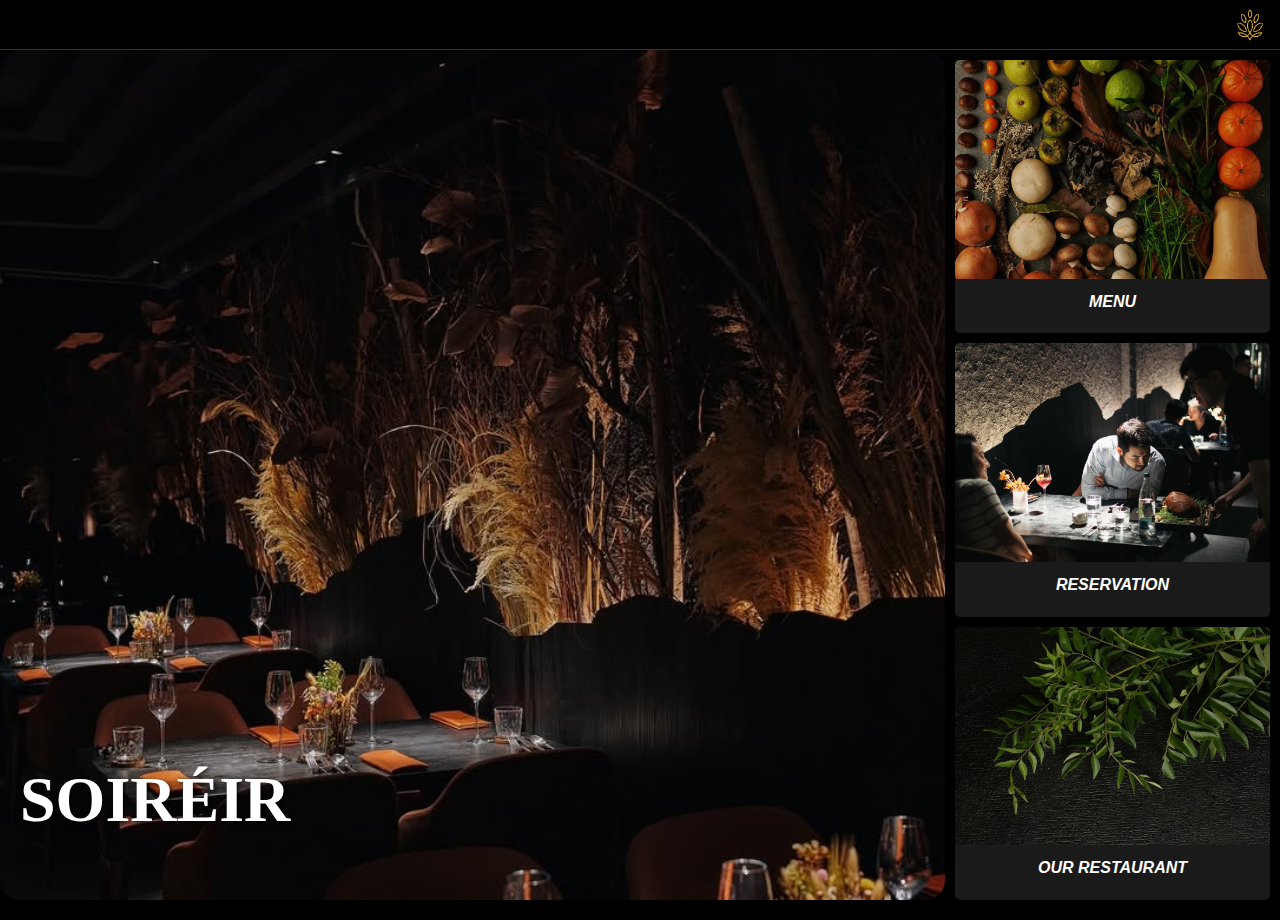
==== fds files/welcomepage.html @ 391958c3 "new pages" ====
<!DOCTYPE html>
<html lang="en">
<head>
    <meta charset="UTF-8">
    <meta name="viewport" content="width=device-width, initial-scale=1.0">
    <title>Sushi Sensation Layout</title>
    <link rel="stylesheet" href="welcomepage.css">
    <link href='https://unpkg.com/boxicons@2.1.4/css/boxicons.min.css' rel='stylesheet'>
    <link rel="preconnect" href="https://fonts.googleapis.com">
    <link rel="preconnect" href="https://fonts.gstatic.com" crossorigin>
    <link href="https://fonts.googleapis.com/css2?family=Forum&family=Montserrat:ital,wght@0,100..900;1,100..900&display=swap" rel="stylesheet">
    <link rel="icon" type="image/jpg" href="images/icon.png">
</head>
<body>
    <header>
        <div class="header-content">
            <!-- User Icon with Dropdown -->
            <div class="dropdown">
                <img src="images/iconfinal.png" alt="User Icon" class="user-icon" /> <!-- Replace 'user-icon.png' with your uploaded image -->
                <div class="dropdown-menu">
                    <a href="#profile">Profile</a>
                    <a href="#logout">Log Out</a>
                </div>
            </div>
        </div>
    </header>
    
    
    
    <div class="container">
        <!-- Main content section with the background image -->
        <div class="main-content">
            <h1>SOIRÉIR</h1>
        </div>

        <!-- Side menu with four items -->
        <div class="side-menu">
            <!-- Menu item 1 (Replace 'image1.jpg' with your image file for "Menu") -->
            <div class="menu-item">
                <img src="images/menu.jpg" alt="Menu" />
                <p>MENU</p>
            </div>
            
            <!-- Menu item 2 (Replace 'image2.jpg' with your image file for "Reservation") -->
            <div class="menu-item">
                <img src="images/reserve.jpg" alt="Reservation" />
                <p>RESERVATION</p>
            </div>
            
            <!-- Menu item 3 (Replace 'image3.jpg' with your image file for "Our Restaurant") -->
            <div class="menu-item">
                <img src="images/dahon.jpg" alt="Our Restaurant" />
                <p>OUR RESTAURANT</p>
            </div>
            
            <!-- Menu item 4 (Replace 'image4.jpg' with your image file for "Our Interior") -->
        </div>
    </div>
</body>
</html>
---- fds files/welcomepage.css ----
header {
    width: 100%;
    height: 50px; /* Adjust height dynamically */
    padding: 15px 10px;
    background-color: #000; /* Black background */
    color: #fff;
    display: flex;
    align-items: center;
    justify-content: space-between; /* Space out the title and user icon */
    border-bottom: 1px solid rgba(255, 255, 255, 0.2); 
    box-sizing: border-box;/* Optional separator line */
}

/* Header content alignment */
.header-content {
    display: flex;
    align-items: center;
    width: 100%;
    justify-content: flex-end; /* Push the icon to the right */
}

/* Dropdown container */
.dropdown {
    position: relative; /* Needed for dropdown positioning */
    display: inline-block;
}

/* User icon */
.user-icon {
    width: 40px; /* Adjust size as needed */
    height: 40px; /* Adjust size as needed */
    border-radius: 50%; /* Make the icon circular */
    cursor: pointer;
    object-fit: cover; /* Ensure the image fits perfectly without distortion */
    display: block; /* Show pointer on hover */
}

/* Dropdown menu */
.dropdown-menu {
    display: none; /* Hidden by default */
    position: absolute;
    right: 0; /* Align to the right of the dropdown container */
    top: 50px; /* Position below the icon */
    background-color: #000; /* Match header background */
    color: #fff;
    border: 1px solid rgba(255, 255, 255, 0.2); /* Optional border */
    border-radius: 5px; /* Rounded corners */
    box-shadow: 0 4px 6px rgba(0, 0, 0, 0.2); /* Subtle shadow */
    z-index: 1000;
    overflow: hidden; /* Prevent items from overflowing */
    min-width: 150px; /* Set minimum width for dropdown */
}

/* Dropdown menu links */
.dropdown-menu a {
    display: block;
    padding: 10px 15px;
    color: #fff;
    text-decoration: none; /* Remove underline */
    font-size: 1rem;
    transition: background-color 0.3s ease;
}

/* Dropdown menu link hover effect */
.dropdown-menu a:hover {
    background-color: rgba(255, 255, 255, 0.2); /* Highlight on hover */
}

/* Show dropdown menu on click */
.dropdown:hover .dropdown-menu,
.dropdown:focus-within .dropdown-menu {
    display: block; /* Show the menu */
}

/* Body styles: black background, centered content */
body {
    margin: 0;
    padding: 0;
    font-family: Arial, sans-serif;
    background-color: #000; /* Black background */
    color: #fff;
    height: 100vh;
    width: 100vw;
    display: flex;
    flex-direction: column;
    overflow-x: hidden;
    overflow-y: hidden;
}
/* Container to hold main content and side menu */
.container {
    display: flex;
    flex: 1; /* Changed from width and height percentages to flex to fill the page */
    height: calc(100vh - 60px); /* Ensures the container stretches the full height */
    width: 100%; /* Ensures the container stretches the full width */
}

/* Main content section with background image */
.main-content {
    flex: 3; /* Takes 75% of the width */
    display: flex;
    align-items: center;
    justify-content: center;
    background-image: url('images/restoabout.jpg'); /* Replace 'image.png' with your uploaded image for "Sushi Sensation" background */
    background-size: cover;
    background-position: center;
    background-repeat: no-repeat;
    background-blend-mode: darken;
    border-radius: 20px;
    position: relative;
}

/* Main heading styles */
.main-content h1 {
    font-size: 4rem;
    position: absolute;
    bottom: 20px;
    left: 20px;
    color: #fff;
    font-family: 'Georgia', serif;
    text-transform: uppercase;
    text-shadow: 2px 2px 4px rgba(0, 0, 0, 0.7); /* Shadow for better visibility */
}

/* Side menu container */
.side-menu {
    flex: 1; /* Takes 25% of the width */
    display: flex;
    flex-direction: column;
    justify-content: space-between;
    padding: 10px;
    height: 100%; 
}

/* Individual menu items */
.menu-item {
    background: rgba(255, 255, 255, 0.1); /* Semi-transparent background */
    text-align: center;
    border-radius: 5px;
    overflow: hidden;
    transition: transform 0.3s ease;
    height: calc((100% - 20px) / 3); /* Divide height equally across 3 items, with spacing */
    margin-bottom: 10px;/* Ensures all items fit within the height */
}

.menu-item:last-child {
    margin-bottom: 10; /* Remove spacing after the last item */
}

/* Hover effect for menu items */
.menu-item:hover {
    transform: scale(1.05);
}

/* Images inside menu items */
.menu-item img {
    width: 100%; /* Takes full width of the container */
    height: 80%; /* Covers 70% of the menu item height */
    object-fit: cover; /* Ensures image fits nicely without distortion */
}

/* Menu item text */
.menu-item p {
    margin: 10px 0;
    font-size: 1rem;
    color: d#fff;
    text-transform: uppercase;
    font-weight: bold;
    font-style: italic;
    font-stretch: semi-condensed;
    font-family: monserat, sans-serif;
}
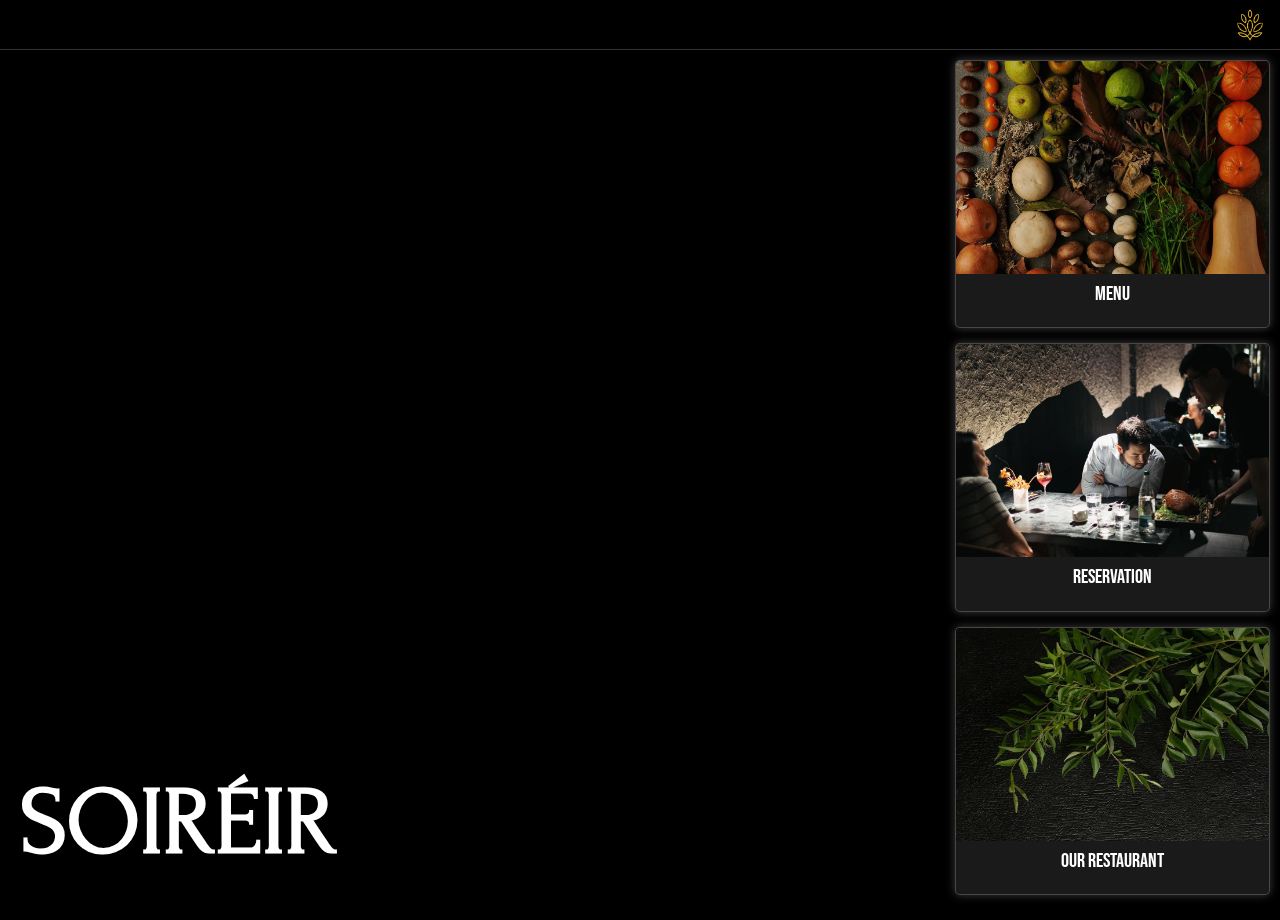
==== commit d692daca: "Add files via upload" ====
--- a/fds files/welcomepage.html
+++ b/fds files/welcomepage.html
@@ -10,6 +10,9 @@
     <link rel="preconnect" href="https://fonts.gstatic.com" crossorigin>
     <link href="https://fonts.googleapis.com/css2?family=Forum&family=Montserrat:ital,wght@0,100..900;1,100..900&display=swap" rel="stylesheet">
     <link rel="icon" type="image/jpg" href="images/icon.png">
+    <link rel="preconnect" href="https://fonts.googleapis.com">
+    <link rel="preconnect" href="https://fonts.gstatic.com" crossorigin>
+    <link href="https://fonts.googleapis.com/css2?family=Bebas+Neue&display=swap" rel="stylesheet">
 </head>
 <body>
     <header>
@@ -29,28 +32,37 @@
     
     <div class="container">
         <!-- Main content section with the background image -->
+        
         <div class="main-content">
             <h1>SOIRÉIR</h1>
         </div>
-
+        
+        <div class="video-background">
+            <video autoplay muted loop class="background-video">
+                <source src="zzzzz.mp4" type="video/mp4">
+                <!-- Add other video formats if needed for compatibility -->
+                Your browser does not support the video tag.
+            </video>
+        </div>
+        
         <!-- Side menu with four items -->
         <div class="side-menu">
             <!-- Menu item 1 (Replace 'image1.jpg' with your image file for "Menu") -->
             <div class="menu-item">
                 <img src="images/menu.jpg" alt="Menu" />
-                <p>MENU</p>
+                <p>menu</p>
             </div>
             
             <!-- Menu item 2 (Replace 'image2.jpg' with your image file for "Reservation") -->
             <div class="menu-item">
                 <img src="images/reserve.jpg" alt="Reservation" />
-                <p>RESERVATION</p>
+                <p>Reservation</p>
             </div>
             
             <!-- Menu item 3 (Replace 'image3.jpg' with your image file for "Our Restaurant") -->
             <div class="menu-item">
                 <img src="images/dahon.jpg" alt="Our Restaurant" />
-                <p>OUR RESTAURANT</p>
+                <p>Our Restaurant</p>
             </div>
             
             <!-- Menu item 4 (Replace 'image4.jpg' with your image file for "Our Interior") -->
--- a/fds files/welcomepage.css
+++ b/fds files/welcomepage.css
@@ -76,7 +76,7 @@
 body {
     margin: 0;
     padding: 0;
-    font-family: Arial, sans-serif;
+
     background-color: #000; /* Black background */
     color: #fff;
     height: 100vh;
@@ -94,32 +94,50 @@
     width: 100%; /* Ensures the container stretches the full width */
 }
 
+.video-background {
+    position: absolute;
+    top: 0;
+    left: 0;
+    flex: 3;
+    width: 100%;
+    height: 100%;
+    z-index: -1; /* Place video behind other elements */
+    overflow: hidden; /* Prevent video overflow */
+}
+
+/* Video styling */
+.background-video {
+    flex: 3;
+    object-fit: cover; /* Ensure the video covers the entire background area */
+    width: 74%;
+    height: 91%;
+    transform: translateY(60px);
+    border-radius: 10px;
+}
+
 /* Main content section with background image */
 .main-content {
     flex: 3; /* Takes 75% of the width */
     display: flex;
     align-items: center;
     justify-content: center;
-    background-image: url('images/restoabout.jpg'); /* Replace 'image.png' with your uploaded image for "Sushi Sensation" background */
-    background-size: cover;
-    background-position: center;
-    background-repeat: no-repeat;
-    background-blend-mode: darken;
-    border-radius: 20px;
+    border-radius: 10px;
     position: relative;
 }
 
 /* Main heading styles */
 .main-content h1 {
-    font-size: 4rem;
-    position: absolute;
-    bottom: 20px;
+    font-size: 6rem;
+    position:absolute;
+    bottom: 0;
     left: 20px;
     color: #fff;
-    font-family: 'Georgia', serif;
+    font-family: forum, serif;
     text-transform: uppercase;
-    text-shadow: 2px 2px 4px rgba(0, 0, 0, 0.7); /* Shadow for better visibility */
+    text-shadow: 4px 4px 6px rgba(0, 0, 0, 0.7); /* Shadow for better visibility */
+    transform: translateY(40px);
 }
+
 
 /* Side menu container */
 .side-menu {
@@ -133,17 +151,20 @@
 
 /* Individual menu items */
 .menu-item {
-    background: rgba(255, 255, 255, 0.1); /* Semi-transparent background */
+    background: rgb(26, 26, 27); /* Semi-transparent background */
+    backdrop-filter: blur(20px);
+    box-shadow: 0 0 10px rgba(120, 109, 109, 0.522);
     text-align: center;
+    border: 0.5px ridge rgba(255, 255, 255, 0.2);
     border-radius: 5px;
     overflow: hidden;
     transition: transform 0.3s ease;
-    height: calc((100% - 20px) / 3); /* Divide height equally across 3 items, with spacing */
-    margin-bottom: 10px;/* Ensures all items fit within the height */
+    height: calc((100% - 10px) / 3); /* Divide height equally across 3 items, with spacing */
+    margin-bottom: 15px;/* Ensures all items fit within the height */
 }
 
 .menu-item:last-child {
-    margin-bottom: 10; /* Remove spacing after the last item */
+    margin-bottom: 5; /* Remove spacing after the last item */
 }
 
 /* Hover effect for menu items */
@@ -161,12 +182,11 @@
 /* Menu item text */
 .menu-item p {
     margin: 10px 0;
-    font-size: 1rem;
+    font-size: 20px;
     color: d#fff;
     text-transform: uppercase;
-    font-weight: bold;
-    font-style: italic;
-    font-stretch: semi-condensed;
-    font-family: monserat, sans-serif;
-}
-
+    transform: translateY(-6px);
+    font-family: "Bebas Neue", sans-serif;
+    font-weight: 400;
+    font-style: normal;
+}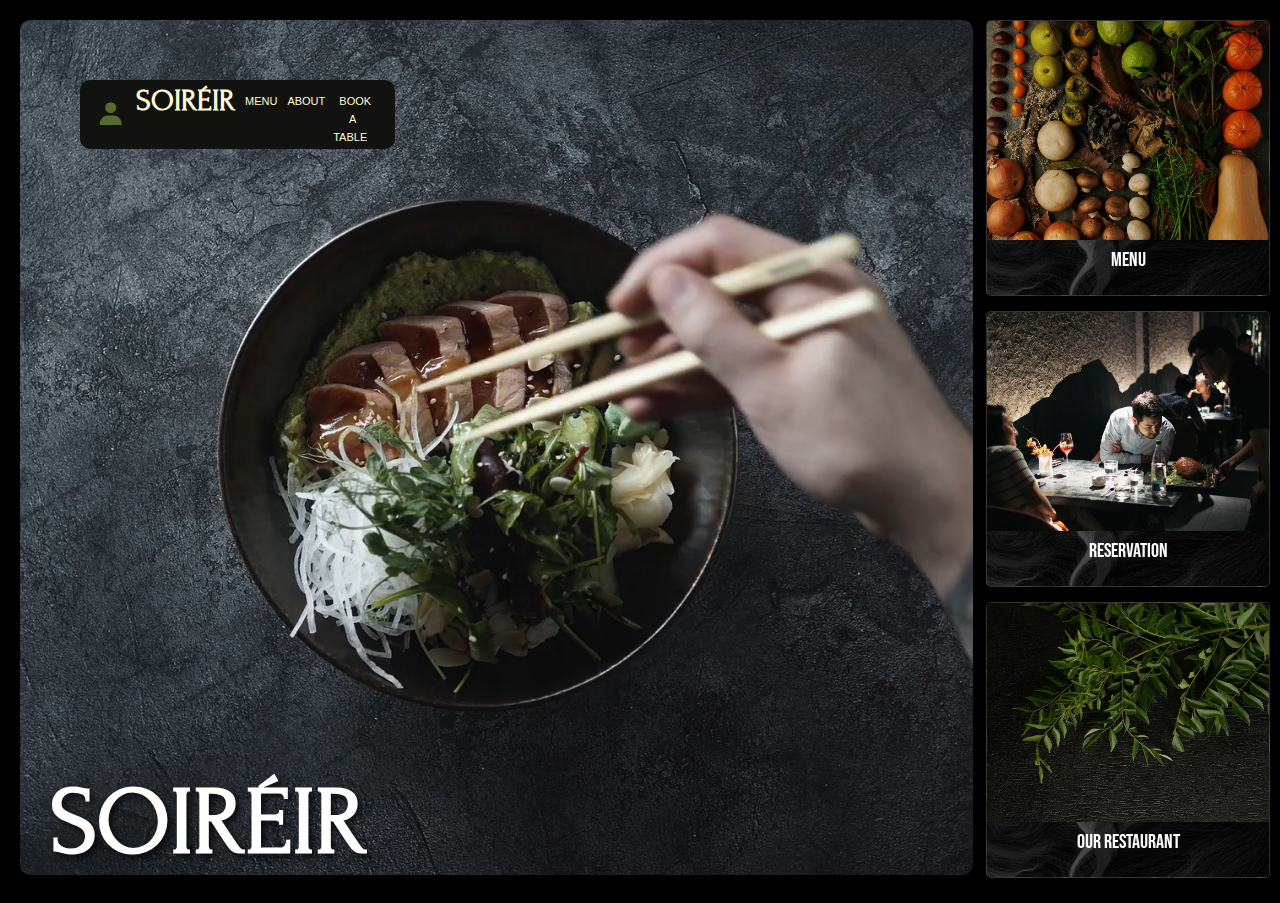
==== commit 859e839e: "Add files via upload" ====
--- a/fds files/welcomepage.html
+++ b/fds files/welcomepage.html
@@ -3,7 +3,7 @@
 <head>
     <meta charset="UTF-8">
     <meta name="viewport" content="width=device-width, initial-scale=1.0">
-    <title>Sushi Sensation Layout</title>
+    <title>SOIRÉIR</title>
     <link rel="stylesheet" href="welcomepage.css">
     <link href='https://unpkg.com/boxicons@2.1.4/css/boxicons.min.css' rel='stylesheet'>
     <link rel="preconnect" href="https://fonts.googleapis.com">
@@ -14,21 +14,29 @@
     <link rel="preconnect" href="https://fonts.gstatic.com" crossorigin>
     <link href="https://fonts.googleapis.com/css2?family=Bebas+Neue&display=swap" rel="stylesheet">
 </head>
-<body>
-    <header>
-        <div class="header-content">
-            <!-- User Icon with Dropdown -->
-            <div class="dropdown">
-                <img src="images/iconfinal.png" alt="User Icon" class="user-icon" /> <!-- Replace 'user-icon.png' with your uploaded image -->
-                <div class="dropdown-menu">
-                    <a href="#profile">Profile</a>
-                    <a href="#logout">Log Out</a>
-                </div>
-            </div>
+
+    <div class="floating-menu">
+        <!-- Button with icon -->
+        <button class="menu-icon-button" onclick="toggleDropdown(event)">
+        <i class='bx bxs-user'></i> <!-- Boxicons icon -->
+        </button>
+        
+        <!-- Main menu options -->
+        <ul id = "menu-options" class="menu-options">
+        <li><a href="welcomepage.html" style= 'font-size: 30px; font-weight: 600; font-family: forum;'>SOIRÉIR</a></li>
+        <li class = 'sub'><a href="menu.html">MENU</a></li>
+        <li class = 'sub'><a href="#">ABOUT</a></li>
+        <li class = 'sub'><a href="#">BOOK A TABLE</a></li>
+        </ul>
+        
+        <!-- Dropdown menu (hidden by default) -->
+        <div id="dropdown" class="dropdown">
+        <ul>
+            <li><a href="#" style="font-family: roboto;">Profile</a></li>
+            <li><a href="#" style="font-family: roboto;">Logout</a></li>
+        </ul>
         </div>
-    </header>
-    
-    
+    </div>
     
     <div class="container">
         <!-- Main content section with the background image -->
@@ -39,7 +47,7 @@
         
         <div class="video-background">
             <video autoplay muted loop class="background-video">
-                <source src="zzzzz.mp4" type="video/mp4">
+                <source src="videos/menu.mp4" type="video/mp4">
                 <!-- Add other video formats if needed for compatibility -->
                 Your browser does not support the video tag.
             </video>
@@ -49,24 +57,26 @@
         <div class="side-menu">
             <!-- Menu item 1 (Replace 'image1.jpg' with your image file for "Menu") -->
             <div class="menu-item">
-                <img src="images/menu.jpg" alt="Menu" />
-                <p>menu</p>
+                <a href="menu.html"><img src="images/menu.jpg" alt="Menu" /></a>
+                <p class="tiks">menu</p>
             </div>
             
             <!-- Menu item 2 (Replace 'image2.jpg' with your image file for "Reservation") -->
             <div class="menu-item">
                 <img src="images/reserve.jpg" alt="Reservation" />
-                <p>Reservation</p>
+                <p class="tiks">Reservation</p>
             </div>
             
             <!-- Menu item 3 (Replace 'image3.jpg' with your image file for "Our Restaurant") -->
             <div class="menu-item">
                 <img src="images/dahon.jpg" alt="Our Restaurant" />
-                <p>Our Restaurant</p>
+                <p class="tiks">Our Restaurant</p>
             </div>
             
             <!-- Menu item 4 (Replace 'image4.jpg' with your image file for "Our Interior") -->
         </div>
     </div>
+
+    <script src="menubar.js"></script>
 </body>
 </html>
--- a/fds files/welcomepage.css
+++ b/fds files/welcomepage.css
@@ -1,82 +1,18 @@
-header {
-    width: 100%;
-    height: 50px; /* Adjust height dynamically */
-    padding: 15px 10px;
-    background-color: #000; /* Black background */
-    color: #fff;
-    display: flex;
-    align-items: center;
-    justify-content: space-between; /* Space out the title and user icon */
-    border-bottom: 1px solid rgba(255, 255, 255, 0.2); 
-    box-sizing: border-box;/* Optional separator line */
-}
-
-/* Header content alignment */
-.header-content {
-    display: flex;
-    align-items: center;
-    width: 100%;
-    justify-content: flex-end; /* Push the icon to the right */
-}
-
-/* Dropdown container */
-.dropdown {
-    position: relative; /* Needed for dropdown positioning */
-    display: inline-block;
-}
-
-/* User icon */
-.user-icon {
-    width: 40px; /* Adjust size as needed */
-    height: 40px; /* Adjust size as needed */
-    border-radius: 50%; /* Make the icon circular */
-    cursor: pointer;
-    object-fit: cover; /* Ensure the image fits perfectly without distortion */
-    display: block; /* Show pointer on hover */
-}
-
-/* Dropdown menu */
-.dropdown-menu {
-    display: none; /* Hidden by default */
-    position: absolute;
-    right: 0; /* Align to the right of the dropdown container */
-    top: 50px; /* Position below the icon */
-    background-color: #000; /* Match header background */
-    color: #fff;
-    border: 1px solid rgba(255, 255, 255, 0.2); /* Optional border */
-    border-radius: 5px; /* Rounded corners */
-    box-shadow: 0 4px 6px rgba(0, 0, 0, 0.2); /* Subtle shadow */
-    z-index: 1000;
-    overflow: hidden; /* Prevent items from overflowing */
-    min-width: 150px; /* Set minimum width for dropdown */
-}
-
-/* Dropdown menu links */
-.dropdown-menu a {
-    display: block;
-    padding: 10px 15px;
-    color: #fff;
-    text-decoration: none; /* Remove underline */
-    font-size: 1rem;
-    transition: background-color 0.3s ease;
-}
-
-/* Dropdown menu link hover effect */
-.dropdown-menu a:hover {
-    background-color: rgba(255, 255, 255, 0.2); /* Highlight on hover */
-}
-
-/* Show dropdown menu on click */
-.dropdown:hover .dropdown-menu,
-.dropdown:focus-within .dropdown-menu {
-    display: block; /* Show the menu */
-}
 
 /* Body styles: black background, centered content */
+@keyframes fade-in{
+    0%{
+        opacity: 0 ;
+    }
+    100%{
+        opacity: 1;
+    }
+}
+
 body {
     margin: 0;
     padding: 0;
-
+    font-family: Arial, Helvetica, sans-serif;
     background-color: #000; /* Black background */
     color: #fff;
     height: 100vh;
@@ -99,19 +35,21 @@
     top: 0;
     left: 0;
     flex: 3;
-    width: 100%;
+    width: 98%;
     height: 100%;
     z-index: -1; /* Place video behind other elements */
     overflow: hidden; /* Prevent video overflow */
+    margin-left: 20px;
 }
 
 /* Video styling */
 .background-video {
     flex: 3;
     object-fit: cover; /* Ensure the video covers the entire background area */
-    width: 74%;
-    height: 91%;
-    transform: translateY(60px);
+    width: 76%;
+    height: 95%;
+    transform: translateY(20px);
+    border-bottom: 10px;
     border-radius: 10px;
 }
 
@@ -123,6 +61,9 @@
     justify-content: center;
     border-radius: 10px;
     position: relative;
+    animation: fade-in 2s;
+
+    margin-left: 30px;
 }
 
 /* Main heading styles */
@@ -141,27 +82,30 @@
 
 /* Side menu container */
 .side-menu {
-    flex: 1; /* Takes 25% of the width */
+    flex: 0.9; /* Takes 25% of the width */
     display: flex;
     flex-direction: column;
     justify-content: space-between;
     padding: 10px;
-    height: 100%; 
+    height: 97%; 
+    transform: translateY(10px);
 }
 
 /* Individual menu items */
 .menu-item {
-    background: rgb(26, 26, 27); /* Semi-transparent background */
+    background: rgb(20, 20, 20); /* Semi-transparent background */
+    background-image: url('images/marble.jpg');
+    background-position: bottom;
     backdrop-filter: blur(20px);
-    box-shadow: 0 0 10px rgba(120, 109, 109, 0.522);
     text-align: center;
-    border: 0.5px ridge rgba(255, 255, 255, 0.2);
+    border: 0.5px ridge rgba(212, 181, 181, 0.212);
     border-radius: 5px;
     overflow: hidden;
     transition: transform 0.3s ease;
     height: calc((100% - 10px) / 3); /* Divide height equally across 3 items, with spacing */
     margin-bottom: 15px;/* Ensures all items fit within the height */
 }
+
 
 .menu-item:last-child {
     margin-bottom: 5; /* Remove spacing after the last item */
@@ -187,6 +131,107 @@
     text-transform: uppercase;
     transform: translateY(-6px);
     font-family: "Bebas Neue", sans-serif;
-    font-weight: 400;
     font-style: normal;
-}+}
+
+
+/* floating menu */
+.floating-menu {
+    position: fixed;
+    top: 0;
+    left: 0;
+    width: 21.5%;
+    background-color: rgb(18, 18, 17);
+    color: #fffaca;
+    z-index: 1000;
+    display: flex;
+    align-items: center;
+    justify-content: space-between;
+    padding: 4px 20px;
+    margin-left: 80px;
+    margin-top: 80px;
+    border-radius: 10px;
+  }
+  
+  /* Button styling */
+.menu-icon-button {
+    background: none;
+    border: none;
+    color: rgb(85, 107, 47);
+    cursor: pointer;
+    font-size: 30px; /* Adjust the icon size */
+    z-index: 1001;
+    margin-left: -10px;
+    margin-top: 5px;
+}
+  
+.menu-icon-button i {
+    font-size: 29px; /* Ensure the icon size is large enough */
+  }
+  
+  /* Menu options */
+.menu-options {
+    list-style-type: none;
+    margin: 0;
+    padding: 0;
+    text-align: center;
+    display: flex;
+    gap: 0px;
+  }
+  
+.menu-options li a {
+    color: #fffbd7;
+    text-decoration: none;
+    font-size: 11px;
+    padding: 5px 5px;
+    transition: 0.3s ease;
+  }
+
+.sub{
+    margin-top: 7px;
+    font-family: "Roboto", sans-serif;
+    font-weight: 100;
+    font-style: normal;
+}
+
+
+.menu-options li a:hover {
+    background-color: #333;
+    border-radius: 5px;  
+}
+  
+  /* Dropdown menu styles */
+.dropdown {
+    display: none;
+    position: absolute;
+    background-color: rgba(0, 0, 0, 0.8);
+    padding: 10px;
+    border-radius: 5px;
+    transition: opacity 0.3s ease-in-out;
+    z-index: 1002;
+    margin-top: -69px;  /* Position it below the button */
+    margin-left: -90px;    /* Align the dropdown with the button */
+  }
+  
+.dropdown ul {
+    list-style-type: none;
+    margin: 0;
+    padding: 0;
+}
+
+
+.dropdown ul li {
+    margin: 10px 0;
+}
+  
+.dropdown ul li a {
+    color: white;
+    text-decoration: none;
+    font-size: 16px;
+}
+  
+  .dropdown ul li a:hover {
+    background-color: #444;
+    border-radius: 5px;
+}
+  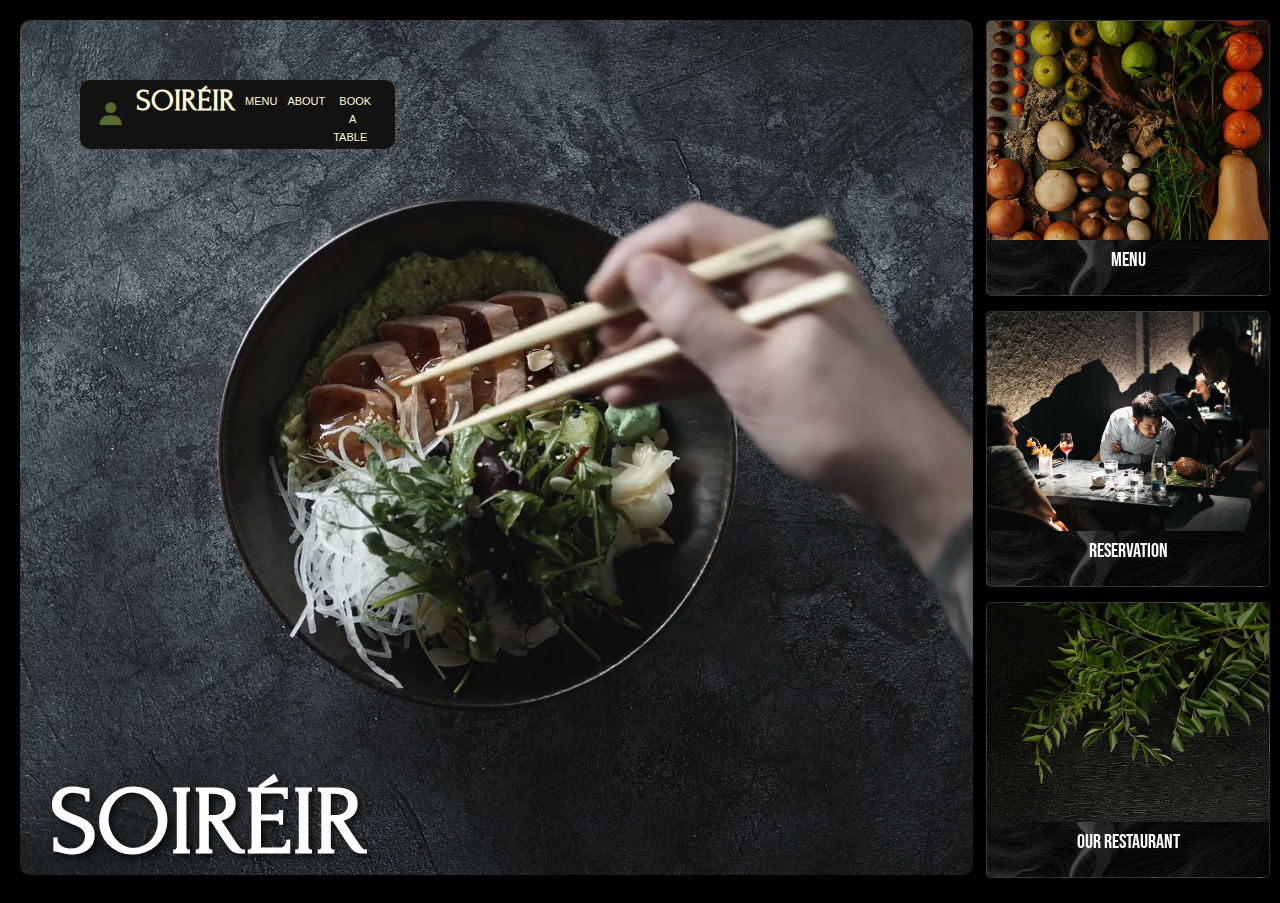
==== commit 6ca49d02: "Add files via upload" ====
--- a/fds files/welcomepage.html
+++ b/fds files/welcomepage.html
@@ -26,7 +26,7 @@
         <li><a href="welcomepage.html" style= 'font-size: 30px; font-weight: 600; font-family: forum;'>SOIRÉIR</a></li>
         <li class = 'sub'><a href="menu.html">MENU</a></li>
         <li class = 'sub'><a href="#">ABOUT</a></li>
-        <li class = 'sub'><a href="#">BOOK A TABLE</a></li>
+        <li class = 'sub'><a href="register.html">BOOK A TABLE</a></li>
         </ul>
         
         <!-- Dropdown menu (hidden by default) -->
@@ -63,7 +63,7 @@
             
             <!-- Menu item 2 (Replace 'image2.jpg' with your image file for "Reservation") -->
             <div class="menu-item">
-                <img src="images/reserve.jpg" alt="Reservation" />
+                <a href="reservation.html"><img src="images/reserve.jpg" alt="Reservation" /></a>
                 <p class="tiks">Reservation</p>
             </div>
             
--- a/fds files/welcomepage.css
+++ b/fds files/welcomepage.css
@@ -21,6 +21,7 @@
     flex-direction: column;
     overflow-x: hidden;
     overflow-y: hidden;
+    animation: fade-in 2s
 }
 /* Container to hold main content and side menu */
 .container {
@@ -61,7 +62,7 @@
     justify-content: center;
     border-radius: 10px;
     position: relative;
-    animation: fade-in 2s;
+    animation: fade-in 3s;
 
     margin-left: 30px;
 }
@@ -207,7 +208,7 @@
     background-color: rgba(0, 0, 0, 0.8);
     padding: 10px;
     border-radius: 5px;
-    transition: opacity 0.3s ease-in-out;
+    transition: opacity 0.5s ease-in-out;
     z-index: 1002;
     margin-top: -69px;  /* Position it below the button */
     margin-left: -90px;    /* Align the dropdown with the button */
